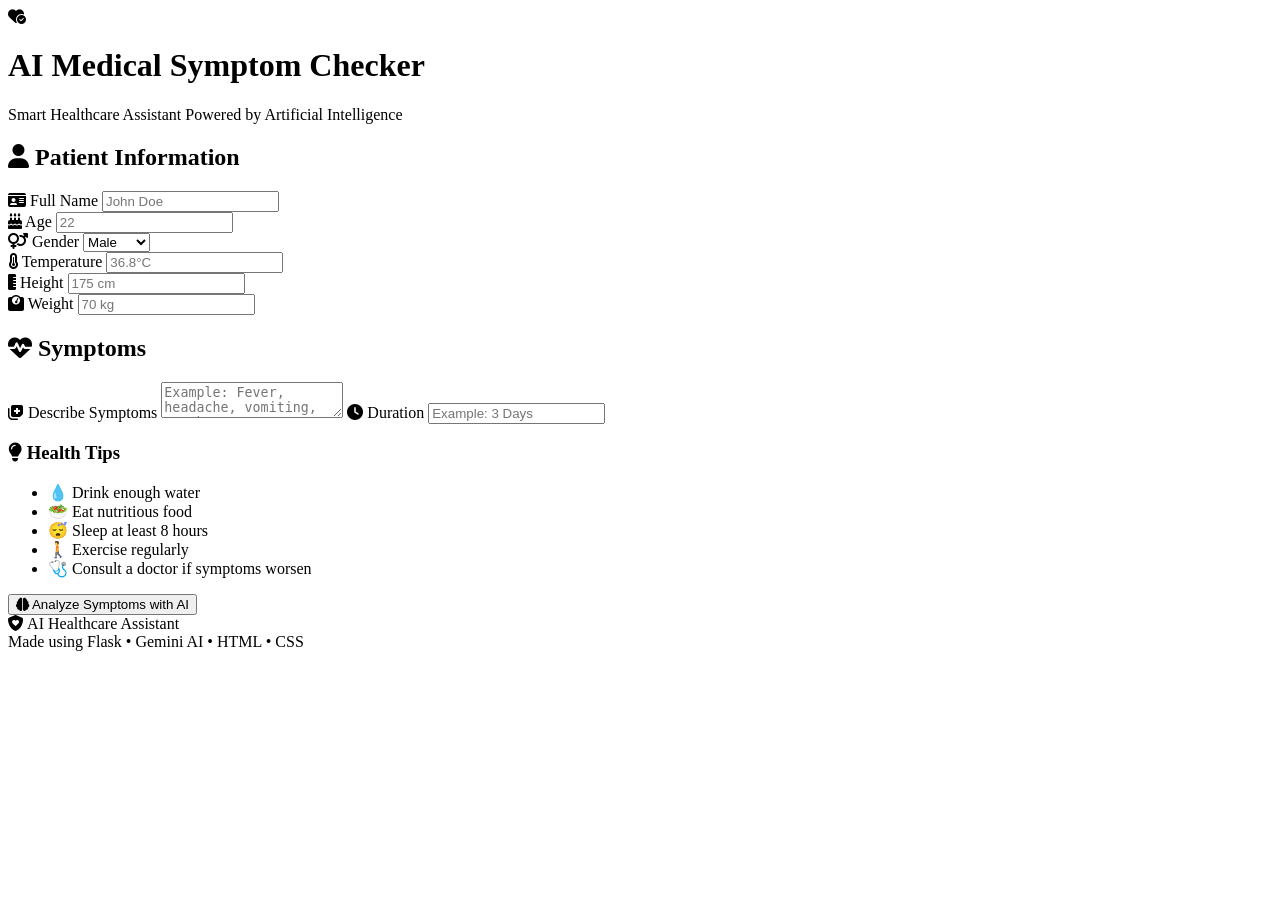
==== templates/index.html @ 8ba9a4ac "Initial commit - complete AI medical checker project" ====
<!DOCTYPE html>
<html lang="en">
<head>
<meta charset="UTF-8">
<meta name="viewport" content="width=device-width, initial-scale=1.0">
<title>AI Medical Symptom Checker</title>
<link rel="stylesheet" href="{{ url_for('static', filename='style.css') }}">
<link rel="preconnect" href="https://fonts.googleapis.com">
<link rel="preconnect" href="https://fonts.gstatic.com" crossorigin>
<link href="https://fonts.googleapis.com/css2?family=Poppins:wght@300;400;500;600;700;800&display=swap" rel="stylesheet">
<link rel="stylesheet" href="https://cdnjs.cloudflare.com/ajax/libs/font-awesome/6.7.2/css/all.min.css">
</head>
<body>

<div class="background-circle circle1"></div>
<div class="background-circle circle2"></div>

<div class="container">

<div class="hero">
<div class="hero-icon"><i class="fa-solid fa-heart-circle-check"></i></div>
<h1>AI Medical Symptom Checker</h1>
<p>Smart Healthcare Assistant Powered by Artificial Intelligence</p>
<div class="heartbeat"><div class="line"></div></div>
</div>

<form action="/analyze" method="POST">

<div class="card">
<h2><i class="fa-solid fa-user"></i> Patient Information</h2>

<div class="grid">
<div>
<label><i class="fa-solid fa-id-card"></i> Full Name</label>
<input type="text" name="name" placeholder="John Doe" required>
</div>

<div>
<label><i class="fa-solid fa-cake-candles"></i> Age</label>
<input type="number" name="age" placeholder="22" required>
</div>
</div>

<div class="grid">
<div>
<label><i class="fa-solid fa-venus-mars"></i> Gender</label>
<select name="gender">
<option>Male</option>
<option>Female</option>
<option>Other</option>
</select>
</div>

<div>
<label><i class="fa-solid fa-temperature-three-quarters"></i> Temperature</label>
<input type="number" step="0.1" name="temperature" placeholder="36.8°C">
</div>
</div>

<div class="grid">
<div>
<label><i class="fa-solid fa-ruler-vertical"></i> Height</label>
<input type="number" name="height" placeholder="175 cm">
</div>

<div>
<label><i class="fa-solid fa-weight-scale"></i> Weight</label>
<input type="number" name="weight" placeholder="70 kg">
</div>
</div>
</div>

<div class="card">
<h2><i class="fa-solid fa-heart-pulse"></i> Symptoms</h2>

<label><i class="fa-solid fa-notes-medical"></i> Describe Symptoms</label>
<textarea name="symptoms" placeholder="Example: Fever, headache, vomiting, cough..." required></textarea>

<label><i class="fa-solid fa-clock"></i> Duration</label>
<input type="text" name="duration" placeholder="Example: 3 Days">
</div>

<div class="tips">
<h3><i class="fa-solid fa-lightbulb"></i> Health Tips</h3>
<ul>
<li>💧 Drink enough water</li>
<li>🥗 Eat nutritious food</li>
<li>😴 Sleep at least 8 hours</li>
<li>🚶 Exercise regularly</li>
<li>🩺 Consult a doctor if symptoms worsen</li>
</ul>
</div>

<button type="submit"><i class="fa-solid fa-brain"></i> Analyze Symptoms with AI</button>

</form>

<div class="footer">
<div><i class="fa-solid fa-shield-heart"></i> AI Healthcare Assistant</div>
<div>Made using Flask • Gemini AI • HTML • CSS</div>
</div>

</div>

</body>
</html>
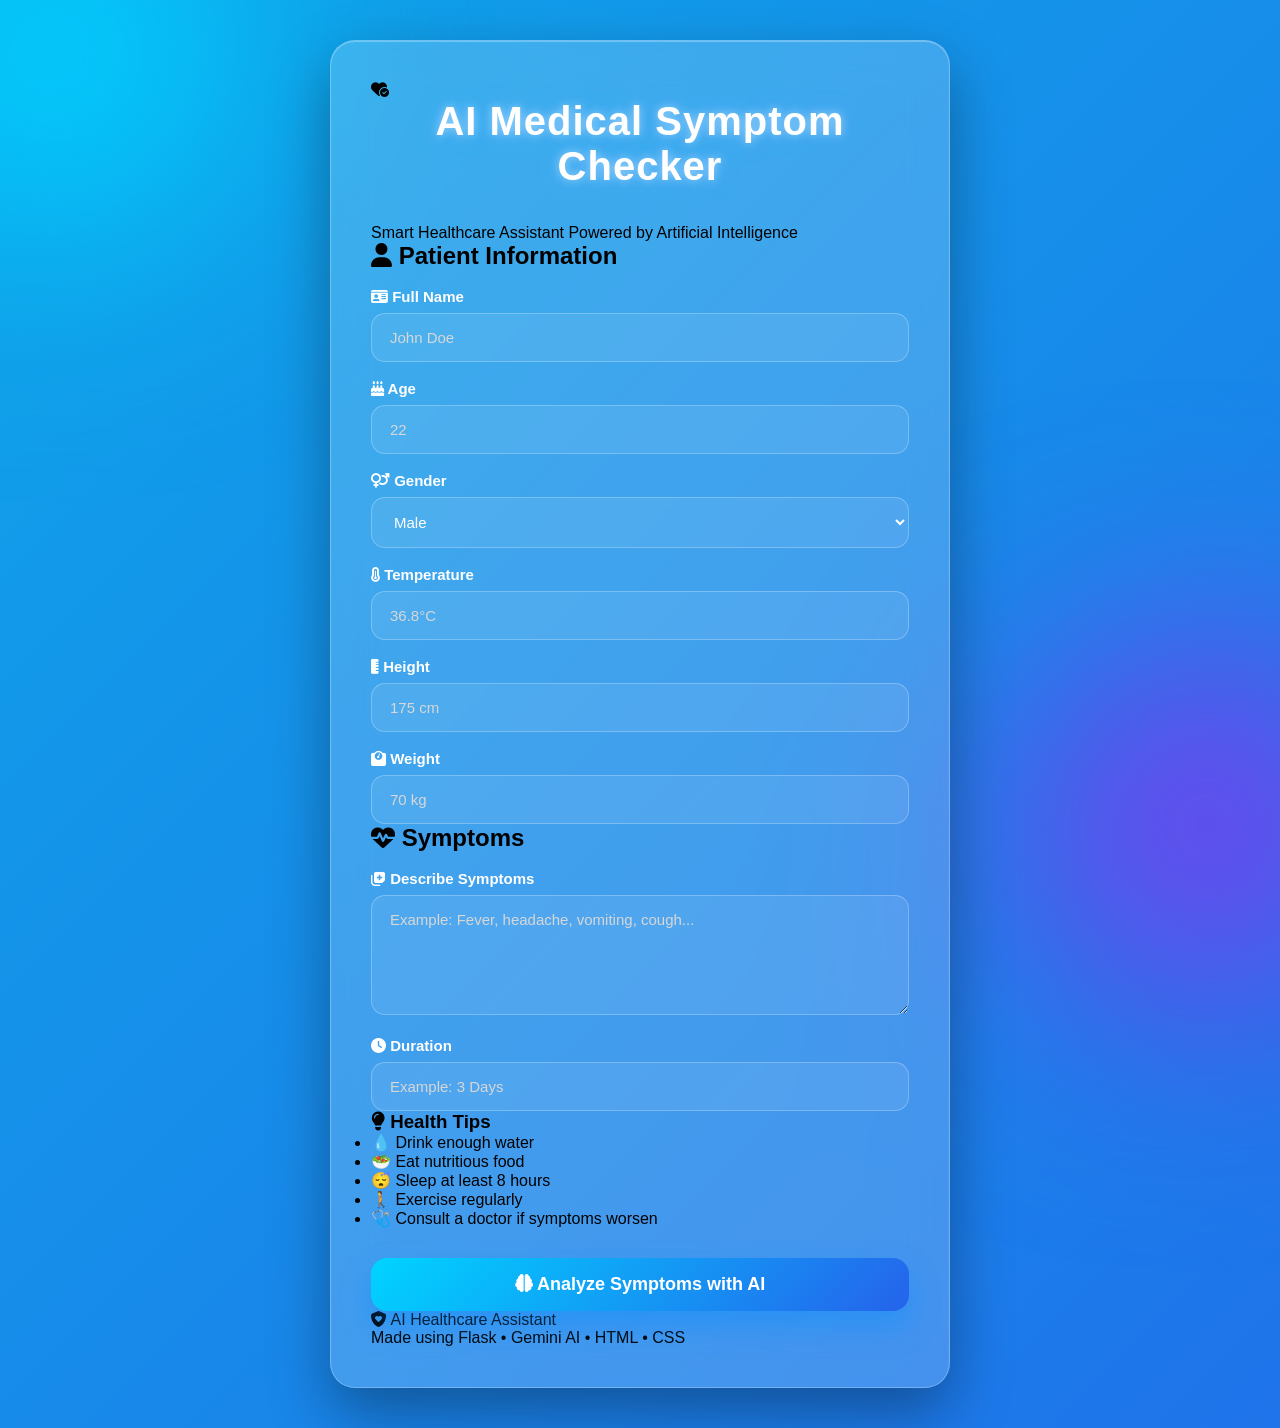
==== commit 9610e8ea: "Update index.html" ====
--- a/templates/index.html
+++ b/templates/index.html
@@ -1,106 +1,106 @@
-<!DOCTYPE html>
-<html lang="en">
-<head>
-<meta charset="UTF-8">
-<meta name="viewport" content="width=device-width, initial-scale=1.0">
-<title>AI Medical Symptom Checker</title>
-<link rel="stylesheet" href="{{ url_for('static', filename='style.css') }}">
-<link rel="preconnect" href="https://fonts.googleapis.com">
-<link rel="preconnect" href="https://fonts.gstatic.com" crossorigin>
-<link href="https://fonts.googleapis.com/css2?family=Poppins:wght@300;400;500;600;700;800&display=swap" rel="stylesheet">
-<link rel="stylesheet" href="https://cdnjs.cloudflare.com/ajax/libs/font-awesome/6.7.2/css/all.min.css">
-</head>
-<body>
-
-<div class="background-circle circle1"></div>
-<div class="background-circle circle2"></div>
-
-<div class="container">
-
-<div class="hero">
-<div class="hero-icon"><i class="fa-solid fa-heart-circle-check"></i></div>
-<h1>AI Medical Symptom Checker</h1>
-<p>Smart Healthcare Assistant Powered by Artificial Intelligence</p>
-<div class="heartbeat"><div class="line"></div></div>
-</div>
-
-<form action="/analyze" method="POST">
-
-<div class="card">
-<h2><i class="fa-solid fa-user"></i> Patient Information</h2>
-
-<div class="grid">
-<div>
-<label><i class="fa-solid fa-id-card"></i> Full Name</label>
-<input type="text" name="name" placeholder="John Doe" required>
-</div>
-
-<div>
-<label><i class="fa-solid fa-cake-candles"></i> Age</label>
-<input type="number" name="age" placeholder="22" required>
-</div>
-</div>
-
-<div class="grid">
-<div>
-<label><i class="fa-solid fa-venus-mars"></i> Gender</label>
-<select name="gender">
-<option>Male</option>
-<option>Female</option>
-<option>Other</option>
-</select>
-</div>
-
-<div>
-<label><i class="fa-solid fa-temperature-three-quarters"></i> Temperature</label>
-<input type="number" step="0.1" name="temperature" placeholder="36.8°C">
-</div>
-</div>
-
-<div class="grid">
-<div>
-<label><i class="fa-solid fa-ruler-vertical"></i> Height</label>
-<input type="number" name="height" placeholder="175 cm">
-</div>
-
-<div>
-<label><i class="fa-solid fa-weight-scale"></i> Weight</label>
-<input type="number" name="weight" placeholder="70 kg">
-</div>
-</div>
-</div>
-
-<div class="card">
-<h2><i class="fa-solid fa-heart-pulse"></i> Symptoms</h2>
-
-<label><i class="fa-solid fa-notes-medical"></i> Describe Symptoms</label>
-<textarea name="symptoms" placeholder="Example: Fever, headache, vomiting, cough..." required></textarea>
-
-<label><i class="fa-solid fa-clock"></i> Duration</label>
-<input type="text" name="duration" placeholder="Example: 3 Days">
-</div>
-
-<div class="tips">
-<h3><i class="fa-solid fa-lightbulb"></i> Health Tips</h3>
-<ul>
-<li>💧 Drink enough water</li>
-<li>🥗 Eat nutritious food</li>
-<li>😴 Sleep at least 8 hours</li>
-<li>🚶 Exercise regularly</li>
-<li>🩺 Consult a doctor if symptoms worsen</li>
-</ul>
-</div>
-
-<button type="submit"><i class="fa-solid fa-brain"></i> Analyze Symptoms with AI</button>
-
-</form>
-
-<div class="footer">
-<div><i class="fa-solid fa-shield-heart"></i> AI Healthcare Assistant</div>
-<div>Made using Flask • Gemini AI • HTML • CSS</div>
-</div>
-
-</div>
-
-</body>
-</html>
+<!DOCTYPE html>
+<html lang="en">
+<head>
+<meta charset="UTF-8">
+<meta name="viewport" content="width=device-width, initial-scale=1.0">
+<title>AI Medical Symptom Checker</title>
+<link rel="stylesheet" href="style.css">
+<link rel="preconnect" href="https://fonts.googleapis.com">
+<link rel="preconnect" href="https://fonts.gstatic.com" crossorigin>
+<link href="https://fonts.googleapis.com/css2?family=Poppins:wght@300;400;500;600;700;800&display=swap" rel="stylesheet">
+<link rel="stylesheet" href="https://cdnjs.cloudflare.com/ajax/libs/font-awesome/6.7.2/css/all.min.css">
+</head>
+<body>
+
+<div class="background-circle circle1"></div>
+<div class="background-circle circle2"></div>
+
+<div class="container">
+
+<div class="hero">
+<div class="hero-icon"><i class="fa-solid fa-heart-circle-check"></i></div>
+<h1>AI Medical Symptom Checker</h1>
+<p>Smart Healthcare Assistant Powered by Artificial Intelligence</p>
+<div class="heartbeat"><div class="line"></div></div>
+</div>
+
+<form action="/analyze" method="POST">
+
+<div class="card">
+<h2><i class="fa-solid fa-user"></i> Patient Information</h2>
+
+<div class="grid">
+<div>
+<label><i class="fa-solid fa-id-card"></i> Full Name</label>
+<input type="text" name="name" placeholder="John Doe" required>
+</div>
+
+<div>
+<label><i class="fa-solid fa-cake-candles"></i> Age</label>
+<input type="number" name="age" placeholder="22" required>
+</div>
+</div>
+
+<div class="grid">
+<div>
+<label><i class="fa-solid fa-venus-mars"></i> Gender</label>
+<select name="gender">
+<option>Male</option>
+<option>Female</option>
+<option>Other</option>
+</select>
+</div>
+
+<div>
+<label><i class="fa-solid fa-temperature-three-quarters"></i> Temperature</label>
+<input type="number" step="0.1" name="temperature" placeholder="36.8°C">
+</div>
+</div>
+
+<div class="grid">
+<div>
+<label><i class="fa-solid fa-ruler-vertical"></i> Height</label>
+<input type="number" name="height" placeholder="175 cm">
+</div>
+
+<div>
+<label><i class="fa-solid fa-weight-scale"></i> Weight</label>
+<input type="number" name="weight" placeholder="70 kg">
+</div>
+</div>
+</div>
+
+<div class="card">
+<h2><i class="fa-solid fa-heart-pulse"></i> Symptoms</h2>
+
+<label><i class="fa-solid fa-notes-medical"></i> Describe Symptoms</label>
+<textarea name="symptoms" placeholder="Example: Fever, headache, vomiting, cough..." required></textarea>
+
+<label><i class="fa-solid fa-clock"></i> Duration</label>
+<input type="text" name="duration" placeholder="Example: 3 Days">
+</div>
+
+<div class="tips">
+<h3><i class="fa-solid fa-lightbulb"></i> Health Tips</h3>
+<ul>
+<li>💧 Drink enough water</li>
+<li>🥗 Eat nutritious food</li>
+<li>😴 Sleep at least 8 hours</li>
+<li>🚶 Exercise regularly</li>
+<li>🩺 Consult a doctor if symptoms worsen</li>
+</ul>
+</div>
+
+<button type="submit"><i class="fa-solid fa-brain"></i> Analyze Symptoms with AI</button>
+
+</form>
+
+<div class="footer">
+<div><i class="fa-solid fa-shield-heart"></i> AI Healthcare Assistant</div>
+<div>Made using Flask • Gemini AI • HTML • CSS</div>
+</div>
+
+</div>
+
+</body>
+</html>
--- a/templates/style.css
+++ b/templates/style.css
@@ -0,0 +1,229 @@
+/* Google Font */
+@import url('https://fonts.googleapis.com/css2?family=Poppins:wght@300;400;500;600;700;800&display=swap');
+
+*{
+    margin:0;
+    padding:0;
+    box-sizing:border-box;
+    font-family:'Poppins',sans-serif;
+}
+
+body{
+    min-height:100vh;
+    display:flex;
+    justify-content:center;
+    align-items:center;
+    padding:40px;
+
+    background:linear-gradient(-45deg,
+        #0f172a,
+        #1e3a8a,
+        #2563eb,
+        #0ea5e9);
+
+    background-size:400% 400%;
+    animation:bgAnimation 12s ease infinite;
+    overflow-x:hidden;
+    position:relative;
+}
+
+/* Animated Background */
+
+body::before,
+body::after{
+
+    content:"";
+    position:fixed;
+    width:350px;
+    height:350px;
+    border-radius:50%;
+    filter:blur(120px);
+    z-index:-1;
+
+}
+
+body::before{
+
+    background:#00d4ff;
+    top:-120px;
+    left:-120px;
+    animation:float1 8s infinite alternate ease-in-out;
+
+}
+
+body::after{
+
+    background:#7c3aed;
+    right:-100px;
+    bottom:-100px;
+    animation:float2 10s infinite alternate ease-in-out;
+
+}
+
+.container{
+
+    width:620px;
+    max-width:100%;
+
+    padding:40px;
+
+    background:rgba(255,255,255,.18);
+
+    backdrop-filter:blur(18px);
+
+    -webkit-backdrop-filter:blur(18px);
+
+    border:1px solid rgba(255,255,255,.25);
+
+    border-radius:25px;
+
+    box-shadow:
+
+    0 25px 60px rgba(0,0,0,.35),
+
+    inset 0 1px 1px rgba(255,255,255,.3);
+
+    animation:fadeUp 1s ease;
+
+}
+
+/* Heading */
+
+h1{
+
+    text-align:center;
+
+    margin-bottom:35px;
+
+    font-size:40px;
+
+    font-weight:700;
+
+    color:white;
+
+    letter-spacing:1px;
+
+    text-shadow:
+
+    0 0 10px rgba(255,255,255,.5),
+
+    0 0 20px #4facfe;
+
+}
+
+/* Labels */
+
+label{
+
+    display:block;
+
+    margin-top:18px;
+
+    margin-bottom:8px;
+
+    color:white;
+
+    font-weight:600;
+
+    font-size:15px;
+
+}
+
+/* Inputs */
+
+input,
+textarea,
+select{
+
+    width:100%;
+
+    padding:15px 18px;
+
+    border-radius:14px;
+
+    border:1px solid rgba(255,255,255,.25);
+
+    background:rgba(255,255,255,.08);
+
+    color:white;
+
+    font-size:15px;
+
+    outline:none;
+
+    transition:.35s;
+
+}
+
+/* Placeholder */
+
+input::placeholder,
+textarea::placeholder{
+
+    color:#d7d7d7;
+
+}
+
+/* Focus */
+
+input:focus,
+textarea:focus,
+select:focus{
+
+    border-color:#00d4ff;
+
+    box-shadow:
+
+    0 0 0 4px rgba(0,212,255,.15),
+
+    0 0 20px rgba(0,212,255,.35);
+
+    transform:translateY(-2px);
+
+}
+
+select{cursor:pointer;}
+textarea{min-height:120px;resize:vertical;}
+
+button{
+width:100%;
+margin-top:30px;
+padding:16px;
+border:none;
+border-radius:16px;
+font-size:18px;
+font-weight:600;
+color:white;
+cursor:pointer;
+background:linear-gradient(135deg,#00d4ff,#2563eb);
+position:relative;
+overflow:hidden;
+transition:.4s;
+box-shadow:0 15px 30px rgba(0,140,255,.4);
+}
+
+button::before{
+content:"";
+position:absolute;
+left:-120%;
+top:0;
+width:80px;
+height:100%;
+background:rgba(255,255,255,.4);
+transform:skewX(-25deg);
+}
+button:hover::before{animation:shine 1s;}
+button:hover{transform:translateY(-4px) scale(1.02);box-shadow:0 25px 40px rgba(0,140,255,.55);}
+button:active{transform:scale(.98);}
+pre{margin-top:30px;padding:25px;border-radius:18px;background:rgba(255,255,255,.08);color:white;font-size:15px;line-height:1.8;white-space:pre-wrap;border-left:5px solid #00d4ff;overflow-x:auto;}
+hr{margin:30px 0;border:none;height:1px;background:rgba(255,255,255,.25);}
+::-webkit-scrollbar{width:10px;}
+::-webkit-scrollbar-thumb{background:#00d4ff;border-radius:30px;}
+::-webkit-scrollbar-track{background:#0f172a;}
+.container:hover{transform:translateY(-4px);transition:.4s;}
+@keyframes bgAnimation{0%{background-position:0% 50%;}50%{background-position:100% 50%;}100%{background-position:0% 50%;}}
+@keyframes shine{100%{left:140%;}}
+@keyframes float1{from{transform:translateY(0);}to{transform:translateY(80px);}}
+@keyframes float2{from{transform:translateX(0);}to{transform:translateX(-80px);}}
+@keyframes fadeUp{from{opacity:0;transform:translateY(40px);}to{opacity:1;transform:translateY(0);}}
+@media(max-width:768px){body{padding:20px;}.container{width:100%;padding:30px;}h1{font-size:30px;}}
